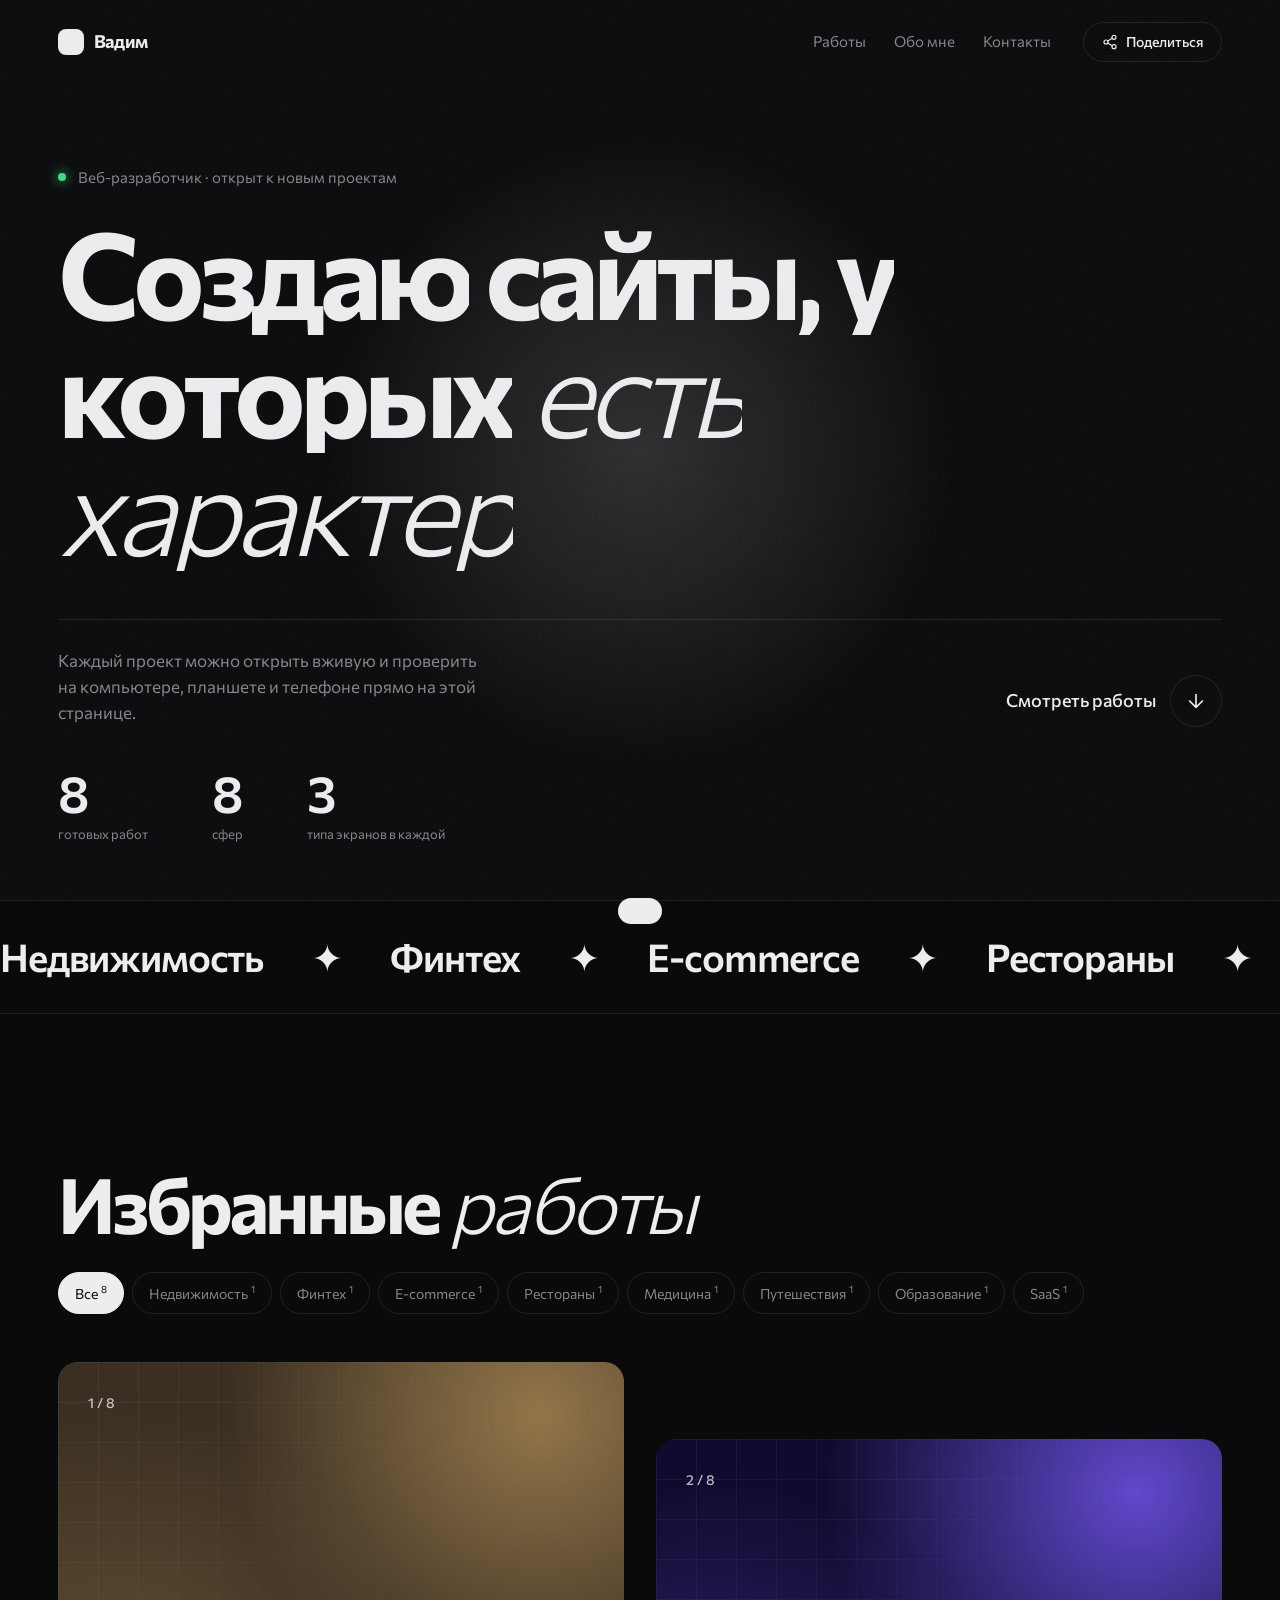
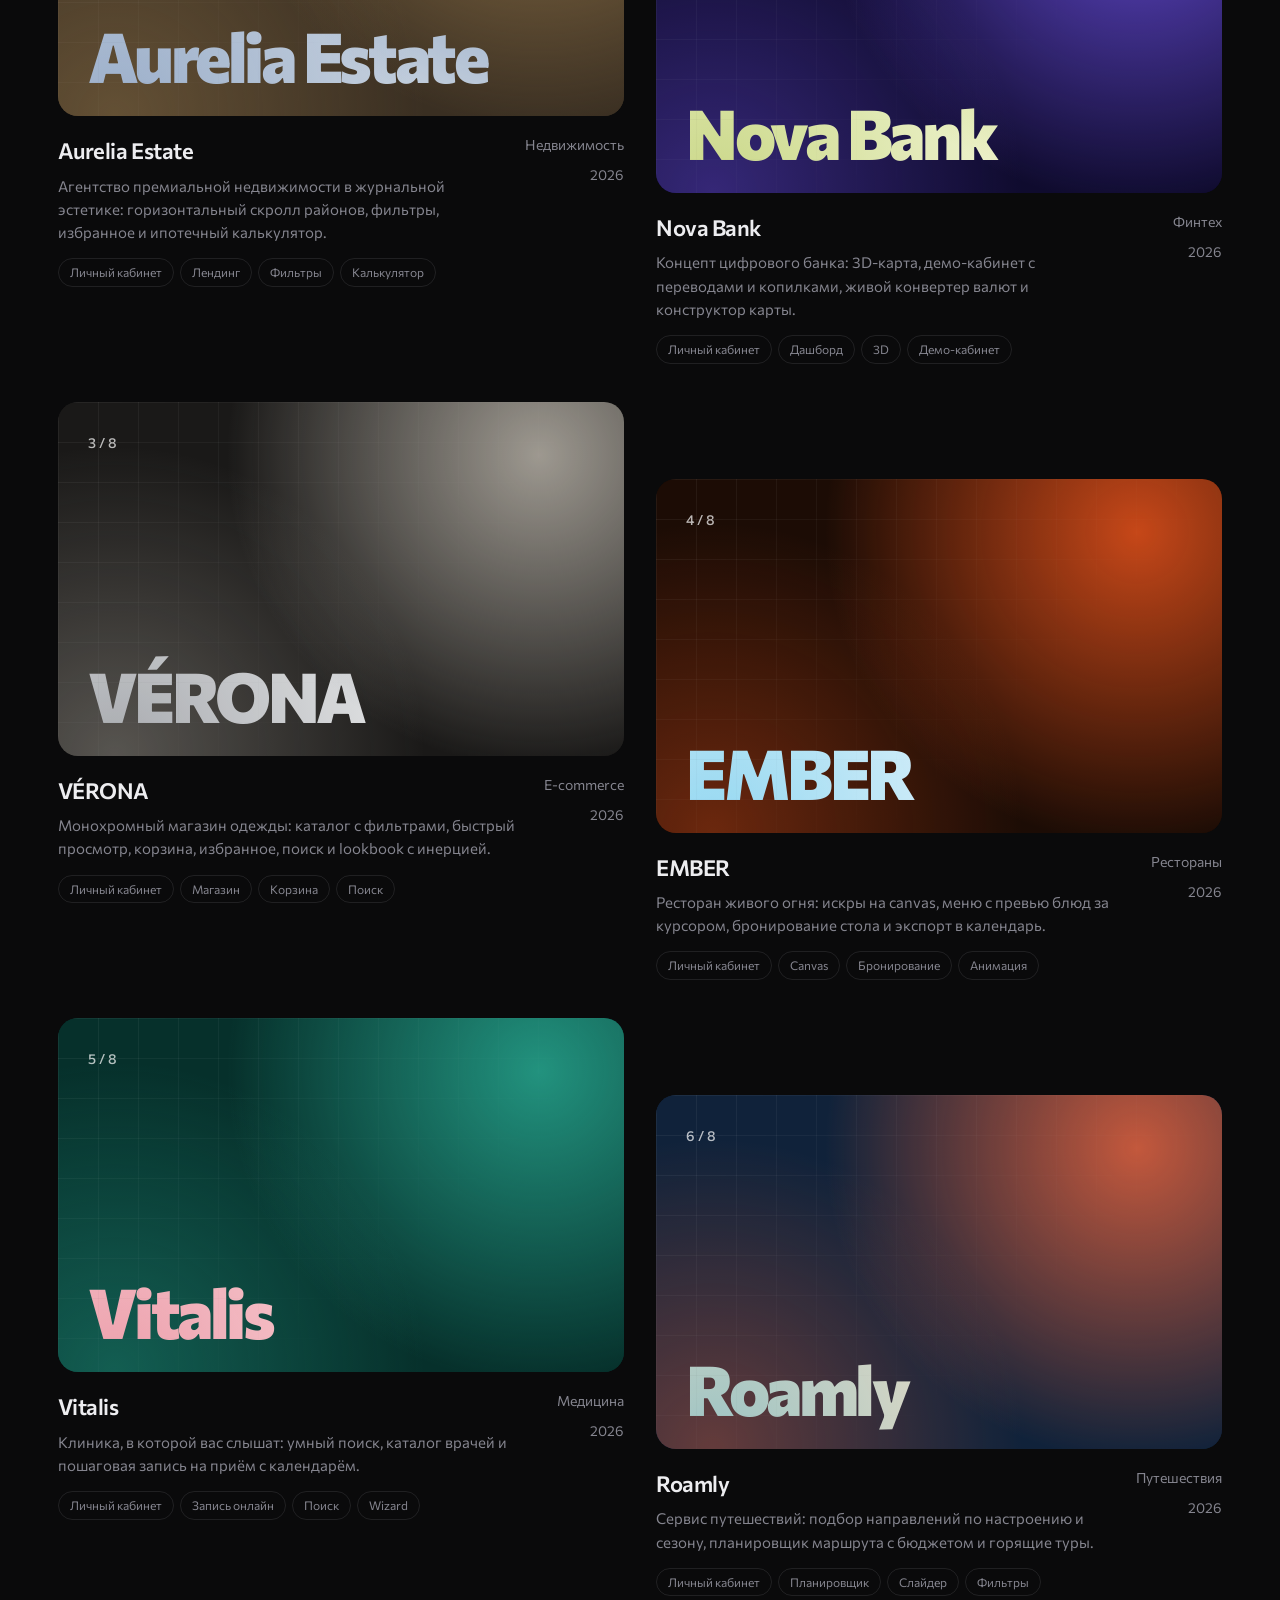
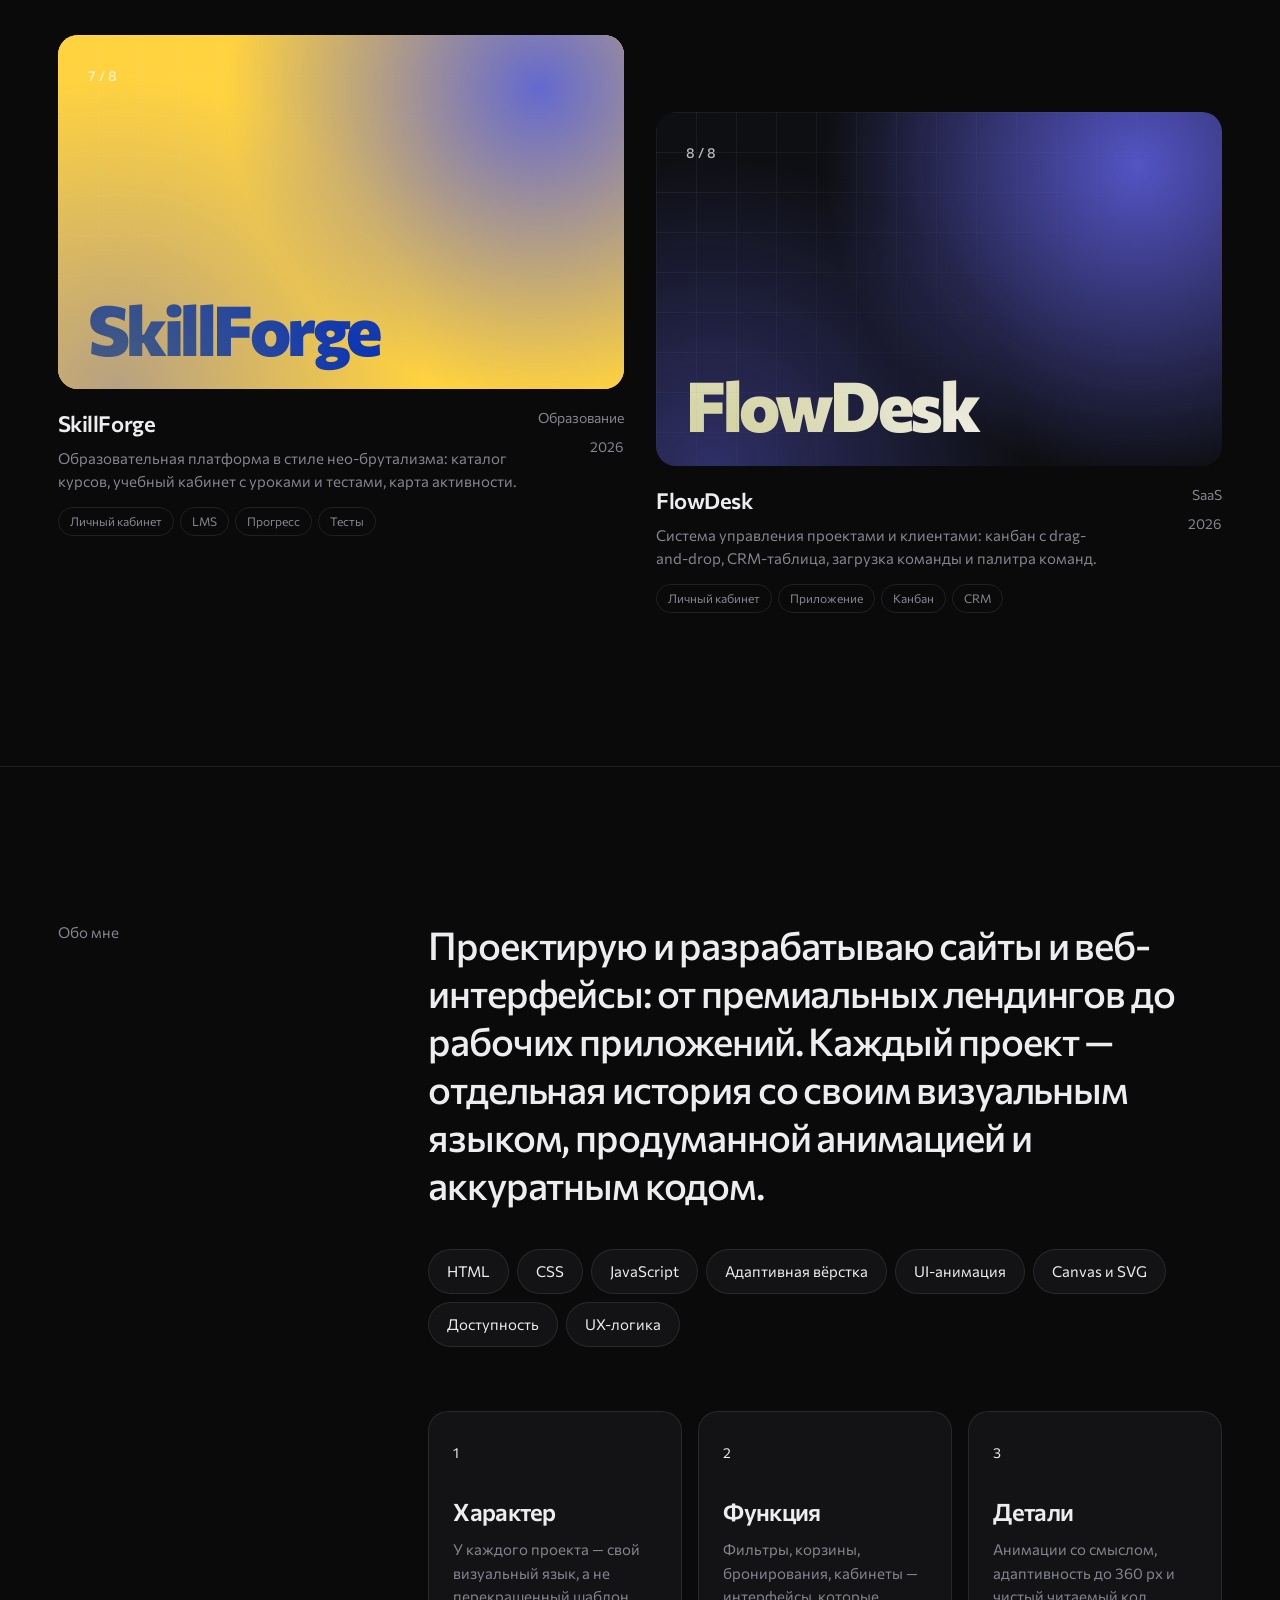
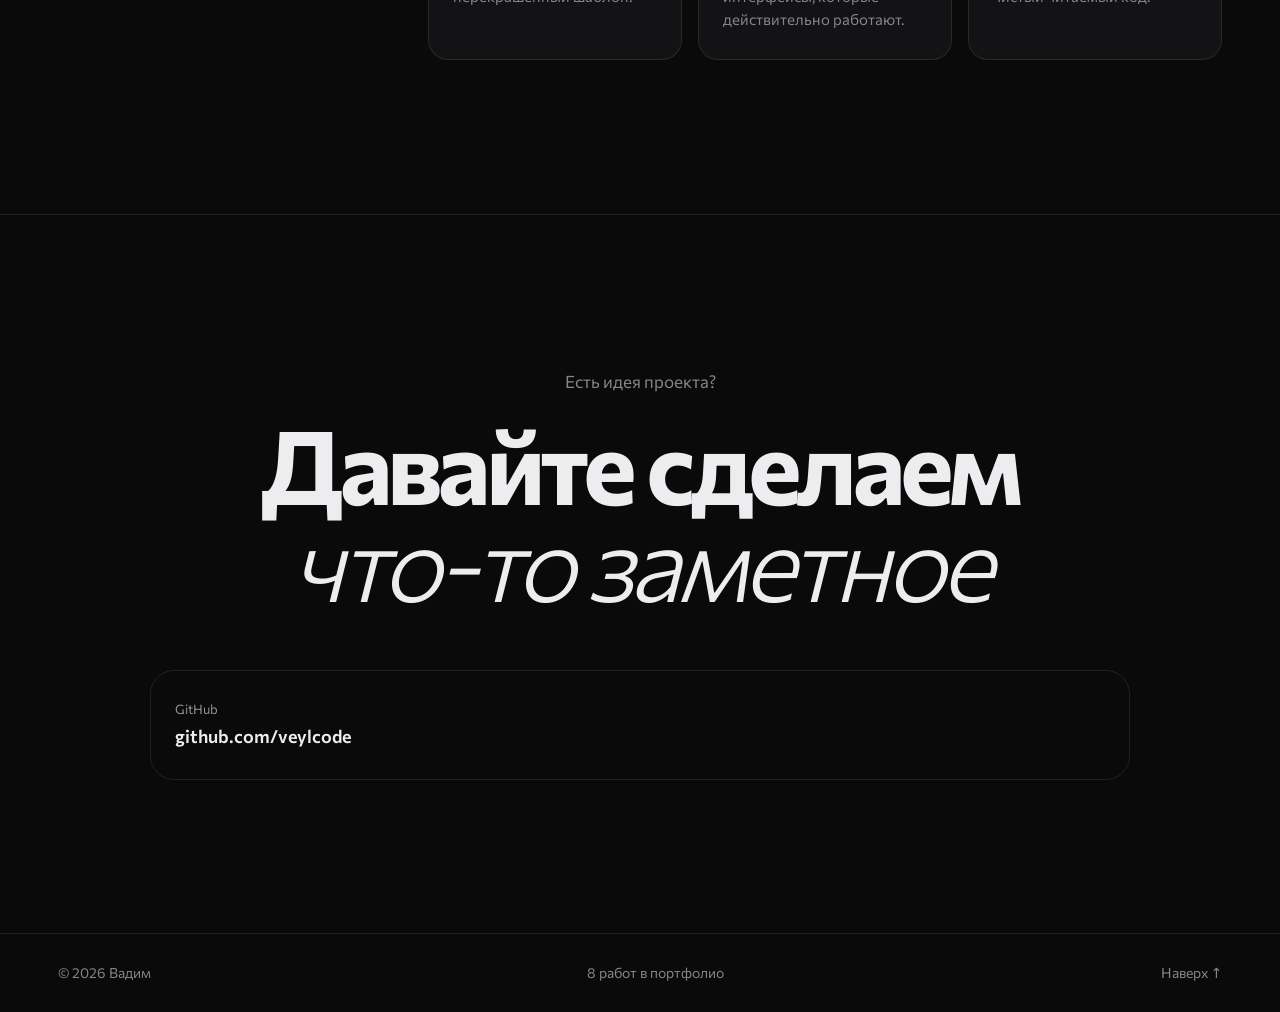
==== index.html @ 25c152ad "Publish portfolio and eight demo sites" ====
<!DOCTYPE html>
<html lang="ru">
<head>
  <meta charset="UTF-8">
  <meta name="viewport" content="width=device-width, initial-scale=1.0">
  <title>Портфолио — сайты с характером</title>
  <meta name="description" content="Портфолио веб-разработчика: интерактивные сайты для недвижимости, финтеха, e-commerce, ресторанов, медицины, туризма, образования и SaaS.">
  <meta property="og:title" content="Портфолио — сайты с характером">
  <meta property="og:description" content="Интерактивные сайты с собственным визуальным языком. Смотрите вживую на любом устройстве.">
  <meta property="og:type" content="website">
  <meta name="theme-color" content="#0a0a0b">
  <link rel="icon" href="data:image/svg+xml,%3Csvg xmlns='http://www.w3.org/2000/svg' viewBox='0 0 32 32'%3E%3Crect width='32' height='32' rx='8' fill='%23ededf0'/%3E%3Ccircle cx='16' cy='16' r='6' fill='%230a0a0b'/%3E%3C/svg%3E">
  <link rel="preconnect" href="https://fonts.googleapis.com">
  <link rel="preconnect" href="https://fonts.gstatic.com" crossorigin>
  <link href="https://fonts.googleapis.com/css2?family=Commissioner:wght@300;400;500;600;700;800&display=swap" rel="stylesheet">
  <link rel="stylesheet" href="assets/hub.css">
</head>
<body>
  <div class="spotlight" id="spotlight" aria-hidden="true"></div>

  <header class="header" id="header">
    <a href="#top" class="logo" id="logo"><span class="logo__mark"></span><span id="logoName"></span></a>
    <nav class="nav">
      <a href="#works">Работы</a>
      <a href="#about">Обо мне</a>
      <a href="#contact">Контакты</a>
    </nav>
    <button class="share-btn" id="shareBtn">
      <svg viewBox="0 0 24 24"><circle cx="18" cy="5" r="3"/><circle cx="6" cy="12" r="3"/><circle cx="18" cy="19" r="3"/><path d="m8.6 13.5 6.8 4M15.4 6.5l-6.8 4"/></svg>
      <span>Поделиться</span>
    </button>
  </header>

  <main>
    <section class="hero" id="top">
      <p class="hero__role" id="heroRole"></p>
      <h1 class="hero__title" id="heroTitle"></h1>
      <div class="hero__bottom">
        <p class="hero__lead">Каждый проект можно открыть вживую и проверить на компьютере, планшете и телефоне прямо на этой странице.</p>
        <a href="#works" class="hero__cta">
          <span>Смотреть работы</span>
          <svg viewBox="0 0 24 24"><path d="M12 5v14M5 12l7 7 7-7"/></svg>
        </a>
      </div>
      <dl class="hero__stats" id="heroStats"></dl>
    </section>

    <div class="ticker" aria-hidden="true">
      <div class="ticker__track" id="ticker"></div>
    </div>

    <section class="works" id="works">
      <div class="works__head">
        <h2 class="section-title reveal">Избранные <span class="accent">работы</span></h2>
        <div class="filters reveal" id="filters"></div>
      </div>
      <div class="grid" id="grid"></div>
    </section>

    <section class="about" id="about">
      <div class="about__label reveal">Обо мне</div>
      <div class="about__body">
        <p class="about__text reveal" id="aboutText"></p>
        <ul class="skills reveal" id="skills"></ul>
        <div class="principles">
          <article class="principle reveal">
            <span>1</span>
            <h3>Характер</h3>
            <p>У каждого проекта — свой визуальный язык, а не перекрашенный шаблон.</p>
          </article>
          <article class="principle reveal">
            <span>2</span>
            <h3>Функция</h3>
            <p>Фильтры, корзины, бронирования, кабинеты — интерфейсы, которые действительно работают.</p>
          </article>
          <article class="principle reveal">
            <span>3</span>
            <h3>Детали</h3>
            <p>Анимации со смыслом, адаптивность до 360 px и чистый читаемый код.</p>
          </article>
        </div>
      </div>
    </section>

    <section class="contact" id="contact">
      <p class="contact__kicker reveal">Есть идея проекта?</p>
      <h2 class="contact__title reveal">Давайте сделаем<br><span class="accent">что-то заметное</span></h2>
      <ul class="contact__list" id="contacts"></ul>
    </section>
  </main>

  <footer class="footer">
    <span id="footerName"></span>
    <span id="footerCount"></span>
    <a href="#top">Наверх ↑</a>
  </footer>

  <div class="viewer" id="viewer" aria-hidden="true">
    <div class="viewer__bar">
      <div class="viewer__info">
        <span class="viewer__dot" id="viewerDot"></span>
        <div>
          <b id="viewerTitle"></b>
          <small id="viewerCategory"></small>
        </div>
      </div>
      <div class="devices" id="devices">
        <button class="is-active" data-device="desktop" aria-label="Компьютер">
          <svg viewBox="0 0 24 24"><rect x="2" y="4" width="20" height="13" rx="2"/><path d="M8 21h8M12 17v4"/></svg>
          <span>ПК</span>
        </button>
        <button data-device="tablet" aria-label="Планшет">
          <svg viewBox="0 0 24 24"><rect x="5" y="2" width="14" height="20" rx="2"/><path d="M11 18h2"/></svg>
          <span>Планшет</span>
        </button>
        <button data-device="mobile" aria-label="Телефон">
          <svg viewBox="0 0 24 24"><rect x="7" y="2" width="10" height="20" rx="2"/><path d="M11 18h2"/></svg>
          <span>Телефон</span>
        </button>
      </div>
      <div class="viewer__actions">
        <button class="icon-btn" id="viewerPrev" aria-label="Предыдущая работа"><svg viewBox="0 0 24 24"><path d="m15 18-6-6 6-6"/></svg></button>
        <button class="icon-btn" id="viewerNext" aria-label="Следующая работа"><svg viewBox="0 0 24 24"><path d="m9 18 6-6-6-6"/></svg></button>
        <button class="icon-btn" id="viewerShare" aria-label="Скопировать ссылку на работу"><svg viewBox="0 0 24 24"><path d="M10 14a5 5 0 0 0 7 0l3-3a5 5 0 0 0-7-7l-1 1"/><path d="M14 10a5 5 0 0 0-7 0l-3 3a5 5 0 0 0 7 7l1-1"/></svg></button>
        <a class="viewer__open" id="viewerOpen" target="_blank" rel="noopener">Открыть сайт ↗</a>
        <button class="icon-btn" id="viewerClose" aria-label="Закрыть"><svg viewBox="0 0 24 24"><path d="m6 6 12 12M18 6 6 18"/></svg></button>
      </div>
    </div>
    <div class="viewer__stage" id="viewerStage">
      <div class="frame" id="frame">
        <div class="frame__loader" id="frameLoader"><span></span></div>
        <iframe id="viewerFrame" title="Предпросмотр сайта" loading="lazy"></iframe>
      </div>
    </div>
  </div>

  <div class="toast" id="toast" role="status"></div>

  <script src="projects.js"></script>
  <script src="assets/hub.js"></script>
</body>
</html>
---- assets/hub.css ----
@property --accent {
  syntax: "<color>";
  inherits: true;
  initial-value: #ededf0;
}

:root {
  --bg: #0a0a0b;
  --surface: #131315;
  --line: rgba(237, 237, 240, 0.1);
  --text: #ededf0;
  --muted: #85858f;
  --accent: #ededf0;
  --font: "Commissioner", system-ui, sans-serif;
  --ease: cubic-bezier(0.22, 1, 0.36, 1);
  --pad: clamp(18px, 4.5vw, 72px);
  transition: --accent 0.8s var(--ease);
}

*,
*::before,
*::after {
  box-sizing: border-box;
  margin: 0;
  padding: 0;
}

[hidden] {
  display: none !important;
}

html {
  scroll-behavior: smooth;
}

body {
  font-family: var(--font);
  background: var(--bg);
  color: var(--text);
  line-height: 1.55;
  overflow-x: hidden;
  -webkit-font-smoothing: antialiased;
}

body.is-locked {
  overflow: hidden;
}

body::after {
  content: "";
  position: fixed;
  inset: 0;
  z-index: 200;
  pointer-events: none;
  opacity: 0.05;
  background-image: url("data:image/svg+xml,%3Csvg xmlns='http://www.w3.org/2000/svg' width='160' height='160'%3E%3Cfilter id='n'%3E%3CfeTurbulence type='fractalNoise' baseFrequency='0.85' numOctaves='3'/%3E%3C/filter%3E%3Crect width='100%25' height='100%25' filter='url(%23n)'/%3E%3C/svg%3E");
}

a {
  color: inherit;
  text-decoration: none;
}

button {
  font: inherit;
  color: inherit;
  background: none;
  border: none;
  cursor: pointer;
}

ul {
  list-style: none;
}

svg {
  fill: none;
  stroke: currentColor;
  stroke-width: 1.8;
  stroke-linecap: round;
  stroke-linejoin: round;
}

.accent {
  color: var(--accent);
}

.spotlight {
  position: fixed;
  top: 0;
  left: 0;
  z-index: 0;
  width: 700px;
  height: 700px;
  margin: -350px 0 0 -350px;
  border-radius: 50%;
  background: radial-gradient(circle, color-mix(in srgb, var(--accent) 16%, transparent), transparent 65%);
  pointer-events: none;
  will-change: transform;
}

.header {
  position: fixed;
  top: 0;
  left: 0;
  right: 0;
  z-index: 50;
  display: flex;
  align-items: center;
  gap: 32px;
  padding: 22px var(--pad);
  transition: padding 0.5s var(--ease), background 0.5s, border-color 0.5s;
  border-bottom: 1px solid transparent;
}

.header.is-scrolled {
  padding-block: 14px;
  background: rgba(10, 10, 11, 0.72);
  backdrop-filter: blur(16px) saturate(140%);
  border-color: var(--line);
}

.logo {
  display: flex;
  align-items: center;
  gap: 10px;
  font-weight: 700;
  font-size: 18px;
  letter-spacing: -0.02em;
  margin-right: auto;
}

.logo__mark {
  position: relative;
  width: 26px;
  height: 26px;
  border-radius: 8px;
  background: var(--text);
}

.logo__mark::after {
  content: "";
  position: absolute;
  inset: 8px;
  border-radius: 50%;
  background: var(--accent);
  box-shadow: 0 0 0 0 var(--accent);
  transition: background 0.8s;
}

.logo:hover .logo__mark::after {
  animation: pulse 1s var(--ease);
}

@keyframes pulse {
  from {
    box-shadow: 0 0 0 0 var(--accent);
  }
  to {
    box-shadow: 0 0 0 12px transparent;
  }
}

.nav {
  display: flex;
  gap: 28px;
  font-size: 15px;
  color: var(--muted);
}

.nav a {
  transition: color 0.3s;
}

.nav a:hover {
  color: var(--text);
}

.share-btn {
  display: flex;
  align-items: center;
  gap: 8px;
  height: 40px;
  padding: 0 18px;
  border-radius: 100px;
  border: 1px solid var(--line);
  font-size: 14px;
  font-weight: 500;
  transition: background 0.3s, color 0.3s, border-color 0.3s;
}

.share-btn svg {
  width: 16px;
}

.share-btn:hover {
  background: var(--text);
  color: var(--bg);
  border-color: var(--text);
}

main {
  position: relative;
  z-index: 1;
}

.hero {
  min-height: 100vh;
  display: flex;
  flex-direction: column;
  justify-content: flex-end;
  padding: 140px var(--pad) 56px;
}

.hero__role {
  display: flex;
  align-items: center;
  gap: 12px;
  font-size: 15px;
  color: var(--muted);
  margin-bottom: 28px;
  opacity: 0;
  animation: fadeUp 1s var(--ease) 0.2s forwards;
}

.hero__role::before {
  content: "";
  width: 8px;
  height: 8px;
  border-radius: 50%;
  background: #3ddc84;
  box-shadow: 0 0 12px #3ddc84;
}

.hero__title {
  font-weight: 700;
  font-size: clamp(46px, 9.4vw, 168px);
  line-height: 0.92;
  letter-spacing: -0.055em;
  max-width: 14ch;
  margin-bottom: 48px;
}

.word {
  display: inline-block;
  overflow: hidden;
  vertical-align: top;
  padding-bottom: 0.06em;
}

.word > span {
  display: inline-block;
  transform: translateY(110%) rotate(4deg);
  animation: wordUp 1.2s var(--ease) forwards;
  animation-delay: calc(0.3s + var(--i) * 70ms);
}

.word--accent > span {
  color: var(--accent);
  font-style: italic;
  font-weight: 300;
}

@keyframes wordUp {
  to {
    transform: none;
  }
}

@keyframes fadeUp {
  from {
    opacity: 0;
    transform: translateY(20px);
  }
  to {
    opacity: 1;
    transform: none;
  }
}

.hero__bottom {
  display: flex;
  justify-content: space-between;
  align-items: flex-end;
  gap: 32px;
  flex-wrap: wrap;
  padding-top: 28px;
  border-top: 1px solid var(--line);
  opacity: 0;
  animation: fadeUp 1s var(--ease) 0.9s forwards;
}

.hero__lead {
  max-width: 440px;
  color: var(--muted);
  font-size: 17px;
}

.hero__cta {
  display: flex;
  align-items: center;
  gap: 14px;
  font-size: 18px;
  font-weight: 500;
}

.hero__cta svg {
  width: 52px;
  height: 52px;
  padding: 14px;
  border-radius: 50%;
  border: 1px solid var(--line);
  transition: background 0.4s, color 0.4s, transform 0.5s var(--ease);
}

.hero__cta:hover svg {
  background: var(--accent);
  color: var(--bg);
  transform: translateY(4px);
}

.hero__stats {
  display: flex;
  gap: clamp(24px, 5vw, 72px);
  margin-top: 40px;
  opacity: 0;
  animation: fadeUp 1s var(--ease) 1.1s forwards;
}

.hero__stats dt {
  font-size: clamp(32px, 4vw, 52px);
  font-weight: 600;
  letter-spacing: -0.04em;
  line-height: 1;
}

.hero__stats dd {
  margin-top: 6px;
  font-size: 13px;
  color: var(--muted);
}

.ticker {
  overflow: hidden;
  padding: 26px 0;
  border-block: 1px solid var(--line);
}

.ticker__track {
  display: flex;
  width: max-content;
  gap: 48px;
  font-size: clamp(22px, 3vw, 40px);
  font-weight: 600;
  letter-spacing: -0.03em;
  white-space: nowrap;
  animation: marquee 40s linear infinite;
}

.ticker__track span:nth-child(even) {
  color: var(--accent);
  font-weight: 300;
}

@keyframes marquee {
  to {
    transform: translateX(-50%);
  }
}

.section-title {
  font-size: clamp(38px, 6vw, 92px);
  font-weight: 700;
  letter-spacing: -0.05em;
  line-height: 0.95;
}

.section-title .accent {
  font-style: italic;
  font-weight: 300;
}

.works {
  padding: clamp(90px, 12vw, 160px) var(--pad);
}

.works__head {
  display: flex;
  justify-content: space-between;
  align-items: flex-end;
  gap: 32px;
  flex-wrap: wrap;
  margin-bottom: 48px;
}

.filters {
  display: flex;
  flex-wrap: wrap;
  gap: 8px;
}

.filter {
  padding: 9px 16px;
  border-radius: 100px;
  border: 1px solid var(--line);
  font-size: 14px;
  color: var(--muted);
  transition: color 0.3s, border-color 0.3s, background 0.3s;
}

.filter sup {
  margin-left: 3px;
  font-size: 10px;
}

.filter:hover {
  color: var(--text);
  border-color: var(--muted);
}

.filter.is-active {
  background: var(--text);
  border-color: var(--text);
  color: var(--bg);
}

.grid {
  display: grid;
  grid-template-columns: repeat(2, 1fr);
  gap: clamp(20px, 3vw, 40px) clamp(16px, 2.5vw, 32px);
}

.card {
  display: block;
  text-align: left;
  width: 100%;
  animation: cardIn 0.9s var(--ease) both;
  animation-delay: calc(var(--i) * 80ms);
}

.card:nth-child(even) {
  margin-top: clamp(0px, 6vw, 96px);
}

@keyframes cardIn {
  from {
    opacity: 0;
    transform: translateY(50px);
  }
}

.card__media {
  position: relative;
  aspect-ratio: 16 / 10;
  border-radius: 20px;
  overflow: hidden;
  background: var(--tone2);
  isolation: isolate;
  transform: translateZ(0);
}

.card__cover {
  position: absolute;
  inset: 0;
  display: flex;
  flex-direction: column;
  justify-content: space-between;
  padding: clamp(18px, 2.5vw, 30px);
  background:
    radial-gradient(circle at 85% 15%, color-mix(in srgb, var(--tone) 75%, transparent), transparent 55%),
    radial-gradient(circle at 10% 100%, color-mix(in srgb, var(--tone) 35%, transparent), transparent 50%),
    var(--tone2);
  transition: transform 1.2s var(--ease), opacity 0.6s;
}

.card__cover::before {
  content: "";
  position: absolute;
  inset: 0;
  background-image: linear-gradient(rgba(255, 255, 255, 0.06) 1px, transparent 1px),
    linear-gradient(90deg, rgba(255, 255, 255, 0.06) 1px, transparent 1px);
  background-size: 40px 40px;
  mask-image: linear-gradient(135deg, #000, transparent 70%);
}

.card__cover img {
  position: absolute;
  inset: 0;
  width: 100%;
  height: 100%;
  object-fit: cover;
}

.card__index {
  position: relative;
  font-size: 14px;
  font-weight: 500;
  color: rgba(255, 255, 255, 0.7);
}

.card__name {
  position: relative;
  font-size: clamp(36px, 5.4vw, 84px);
  font-weight: 800;
  letter-spacing: -0.05em;
  line-height: 0.9;
  color: #fff;
  mix-blend-mode: difference;
}

.card:hover .card__cover {
  transform: scale(1.04);
}

.card__live {
  position: absolute;
  inset: 0;
  z-index: 2;
  opacity: 0;
  transition: opacity 0.7s var(--ease);
  pointer-events: none;
}

.card__live.is-ready {
  opacity: 1;
}

.card__live iframe {
  width: 1440px;
  height: 900px;
  border: 0;
  transform: scale(var(--scale, 0.4));
  transform-origin: 0 0;
  pointer-events: none;
}

.card__badge {
  position: absolute;
  left: 16px;
  bottom: 16px;
  z-index: 3;
  display: flex;
  align-items: center;
  gap: 8px;
  padding: 7px 14px;
  border-radius: 100px;
  background: rgba(10, 10, 11, 0.7);
  backdrop-filter: blur(10px);
  font-size: 13px;
  font-weight: 500;
  color: #fff;
  opacity: 0;
  transform: translateY(10px);
  transition: opacity 0.4s, transform 0.5s var(--ease);
}

.card__badge i {
  width: 7px;
  height: 7px;
  border-radius: 50%;
  background: #ff4d4d;
  animation: blink 1.4s infinite;
}

@keyframes blink {
  50% {
    opacity: 0.3;
  }
}

.card__live.is-ready + .card__badge {
  opacity: 1;
  transform: none;
}

.card__view {
  position: absolute;
  top: 16px;
  right: 16px;
  z-index: 3;
  display: grid;
  place-items: center;
  width: 64px;
  height: 64px;
  border-radius: 50%;
  background: #fff;
  color: #0a0a0b;
  font-size: 13px;
  font-weight: 600;
  transform: scale(0) rotate(-45deg);
  transition: transform 0.6s var(--ease);
}

.card:hover .card__view {
  transform: scale(1) rotate(0);
}

.card__info {
  display: flex;
  justify-content: space-between;
  gap: 20px;
  padding-top: 18px;
}

.card__title {
  font-size: 22px;
  font-weight: 600;
  letter-spacing: -0.02em;
}

.card__desc {
  max-width: 460px;
  margin-top: 6px;
  font-size: 15px;
  color: var(--muted);
}

.card__meta {
  display: grid;
  justify-items: end;
  align-content: start;
  gap: 8px;
  font-size: 14px;
  color: var(--muted);
  white-space: nowrap;
}

.card__tags {
  display: flex;
  flex-wrap: wrap;
  gap: 6px;
  margin-top: 14px;
}

.card__tags span {
  padding: 4px 11px;
  border-radius: 100px;
  border: 1px solid var(--line);
  font-size: 12px;
  color: var(--muted);
}

.about {
  display: grid;
  grid-template-columns: 1fr 2.4fr;
  gap: 40px;
  padding: clamp(90px, 12vw, 160px) var(--pad);
  border-top: 1px solid var(--line);
}

.about__label {
  font-size: 15px;
  color: var(--muted);
}

.about__text {
  font-size: clamp(24px, 3vw, 42px);
  line-height: 1.25;
  letter-spacing: -0.03em;
  font-weight: 500;
  margin-bottom: 40px;
}

.skills {
  display: flex;
  flex-wrap: wrap;
  gap: 8px;
  margin-bottom: 64px;
}

.skills li {
  padding: 10px 18px;
  border-radius: 100px;
  background: var(--surface);
  border: 1px solid var(--line);
  font-size: 15px;
  transition: border-color 0.3s, transform 0.4s var(--ease);
}

.skills li:hover {
  border-color: var(--accent);
  transform: translateY(-3px);
}

.principles {
  display: grid;
  grid-template-columns: repeat(3, 1fr);
  gap: 16px;
}

.principle {
  padding: 28px 24px;
  border-radius: 20px;
  background: var(--surface);
  border: 1px solid var(--line);
}

.principle span {
  font-size: 14px;
  color: var(--accent);
}

.principle h3 {
  font-size: 24px;
  font-weight: 600;
  letter-spacing: -0.03em;
  margin: 28px 0 8px;
}

.principle p {
  color: var(--muted);
  font-size: 15px;
}

.principle:nth-child(2) {
  transition-delay: 0.08s;
}

.principle:nth-child(3) {
  transition-delay: 0.16s;
}

.contact {
  padding: clamp(90px, 12vw, 180px) var(--pad);
  border-top: 1px solid var(--line);
  text-align: center;
}

.contact__kicker {
  color: var(--muted);
  font-size: 17px;
  margin-bottom: 20px;
}

.contact__title {
  font-size: clamp(42px, 8vw, 132px);
  font-weight: 700;
  letter-spacing: -0.055em;
  line-height: 0.95;
  margin-bottom: 60px;
}

.contact__title .accent {
  font-style: italic;
  font-weight: 300;
}

.contact__list {
  display: grid;
  grid-template-columns: repeat(auto-fit, minmax(220px, 1fr));
  max-width: 980px;
  margin: 0 auto;
  border: 1px solid var(--line);
  border-radius: 24px;
  overflow: hidden;
}

.contact__item {
  display: grid;
  gap: 4px;
  padding: 28px 24px;
  text-align: left;
  border-right: 1px solid var(--line);
  position: relative;
  overflow: hidden;
  isolation: isolate;
  transition: color 0.4s;
}

.contact__item:last-child {
  border-right: none;
}

.contact__item::before {
  content: "";
  position: absolute;
  inset: 0;
  background: var(--accent);
  transform: translateY(101%);
  transition: transform 0.5s var(--ease);
  z-index: -1;
}

.contact__item:hover {
  color: var(--bg);
}

.contact__item:hover::before {
  transform: none;
}

.contact__item small {
  font-size: 13px;
  opacity: 0.6;
}

.contact__item b {
  font-size: 18px;
  font-weight: 600;
}

.footer {
  display: flex;
  justify-content: space-between;
  flex-wrap: wrap;
  gap: 12px;
  padding: 28px var(--pad);
  border-top: 1px solid var(--line);
  font-size: 14px;
  color: var(--muted);
  position: relative;
  z-index: 1;
}

.viewer {
  position: fixed;
  inset: 0;
  z-index: 100;
  display: flex;
  flex-direction: column;
  background: rgba(10, 10, 11, 0.96);
  backdrop-filter: blur(10px);
  clip-path: inset(100% 0 0 0);
  visibility: hidden;
  transition: clip-path 0.7s var(--ease), visibility 0s 0.7s;
}

.viewer.is-open {
  clip-path: inset(0 0 0 0);
  visibility: visible;
  transition: clip-path 0.7s var(--ease), visibility 0s;
}

.viewer__bar {
  display: flex;
  align-items: center;
  justify-content: space-between;
  gap: 16px;
  padding: 14px var(--pad);
  border-bottom: 1px solid var(--line);
}

.viewer__info {
  display: flex;
  align-items: center;
  gap: 12px;
  min-width: 0;
}

.viewer__info div {
  display: grid;
  line-height: 1.3;
  min-width: 0;
}

.viewer__info b {
  font-size: 17px;
  white-space: nowrap;
}

.viewer__info small {
  color: var(--muted);
}

.viewer__dot {
  width: 12px;
  height: 12px;
  flex: none;
  border-radius: 50%;
  background: var(--accent);
  box-shadow: 0 0 16px var(--accent);
}

.devices {
  display: flex;
  padding: 4px;
  border-radius: 100px;
  border: 1px solid var(--line);
  background: var(--surface);
}

.devices button {
  display: flex;
  align-items: center;
  gap: 6px;
  padding: 8px 14px;
  border-radius: 100px;
  font-size: 14px;
  color: var(--muted);
  transition: background 0.3s, color 0.3s;
}

.devices svg {
  width: 17px;
}

.devices button.is-active {
  background: var(--text);
  color: var(--bg);
}

.viewer__actions {
  display: flex;
  align-items: center;
  gap: 6px;
}

.icon-btn {
  display: grid;
  place-items: center;
  width: 40px;
  height: 40px;
  border-radius: 50%;
  border: 1px solid var(--line);
  transition: background 0.3s, color 0.3s;
}

.icon-btn svg {
  width: 18px;
}

.icon-btn:hover {
  background: var(--text);
  color: var(--bg);
}

.viewer__open {
  height: 40px;
  display: flex;
  align-items: center;
  padding: 0 18px;
  border-radius: 100px;
  background: var(--accent);
  color: var(--bg);
  font-weight: 600;
  font-size: 14px;
  white-space: nowrap;
  transition: filter 0.3s;
}

.viewer__open:hover {
  filter: brightness(1.15);
}

.viewer__stage {
  flex: 1;
  position: relative;
  display: grid;
  place-items: center;
  overflow: hidden;
  padding: 24px;
}

.frame {
  position: relative;
  flex: none;
  border-radius: 14px;
  overflow: hidden;
  background: #fff;
  box-shadow: 0 0 0 1px var(--line), 0 40px 120px -30px color-mix(in srgb, var(--accent) 50%, transparent);
  transform-origin: center;
  transition: width 0.6s var(--ease), height 0.6s var(--ease), transform 0.6s var(--ease), border-radius 0.6s;
}

.frame.is-mobile {
  border-radius: 36px;
  box-shadow: 0 0 0 10px #1c1c20, 0 0 0 11px var(--line), 0 40px 120px -30px color-mix(in srgb, var(--accent) 50%, transparent);
}

.frame.is-tablet {
  border-radius: 24px;
  box-shadow: 0 0 0 12px #1c1c20, 0 0 0 13px var(--line), 0 40px 120px -30px color-mix(in srgb, var(--accent) 50%, transparent);
}

.frame iframe {
  width: 100%;
  height: 100%;
  border: 0;
  display: block;
}

.frame__loader {
  position: absolute;
  inset: 0;
  display: grid;
  place-items: center;
  background: var(--surface);
  transition: opacity 0.5s;
  z-index: 1;
}

.frame__loader.is-hidden {
  opacity: 0;
  pointer-events: none;
}

.frame__loader span {
  width: 44px;
  height: 44px;
  border-radius: 50%;
  border: 3px solid var(--line);
  border-top-color: var(--accent);
  animation: spin 0.8s linear infinite;
}

@keyframes spin {
  to {
    transform: rotate(360deg);
  }
}

.toast {
  position: fixed;
  left: 50%;
  bottom: 28px;
  z-index: 150;
  padding: 13px 22px;
  border-radius: 100px;
  background: var(--text);
  color: var(--bg);
  font-weight: 500;
  font-size: 15px;
  transform: translate(-50%, 200%);
  transition: transform 0.6s var(--ease);
}

.toast.is-visible {
  transform: translate(-50%, 0);
}

.reveal {
  opacity: 0;
  transform: translateY(40px);
  transition: opacity 1s var(--ease), transform 1s var(--ease);
}

.reveal.is-visible {
  opacity: 1;
  transform: none;
}

@media (max-width: 1100px) {
  .devices span {
    display: none;
  }

  .viewer__open {
    display: none;
  }
}

@media (max-width: 900px) {
  .nav {
    display: none;
  }

  .grid {
    grid-template-columns: 1fr;
  }

  .card:nth-child(even) {
    margin-top: 0;
  }

  .about {
    grid-template-columns: 1fr;
    gap: 16px;
  }

  .principles {
    grid-template-columns: 1fr;
  }

  .contact__item {
    border-right: none;
    border-bottom: 1px solid var(--line);
  }

  .contact__item:last-child {
    border-bottom: none;
  }

  .spotlight {
    display: none;
  }
}

@media (max-width: 600px) {
  .share-btn span {
    display: none;
  }

  .share-btn {
    width: 40px;
    padding: 0;
    justify-content: center;
  }

  .hero__stats {
    gap: 24px;
  }

  .card__info {
    flex-direction: column;
    gap: 4px;
  }

  .card__meta {
    justify-items: start;
    grid-auto-flow: column;
  }

  .viewer__bar {
    flex-wrap: wrap;
    padding: 10px 14px;
  }

  .viewer__info {
    flex: 1;
  }

  .devices {
    order: 3;
    width: 100%;
    justify-content: center;
  }

  .devices button {
    flex: 1;
    justify-content: center;
  }

  #viewerPrev,
  #viewerNext {
    display: none;
  }

  .viewer__stage {
    padding: 14px;
  }
}

@media (prefers-reduced-motion: reduce) {
  *,
  *::before,
  *::after {
    animation-duration: 0.01ms !important;
    transition-duration: 0.01ms !important;
  }
}
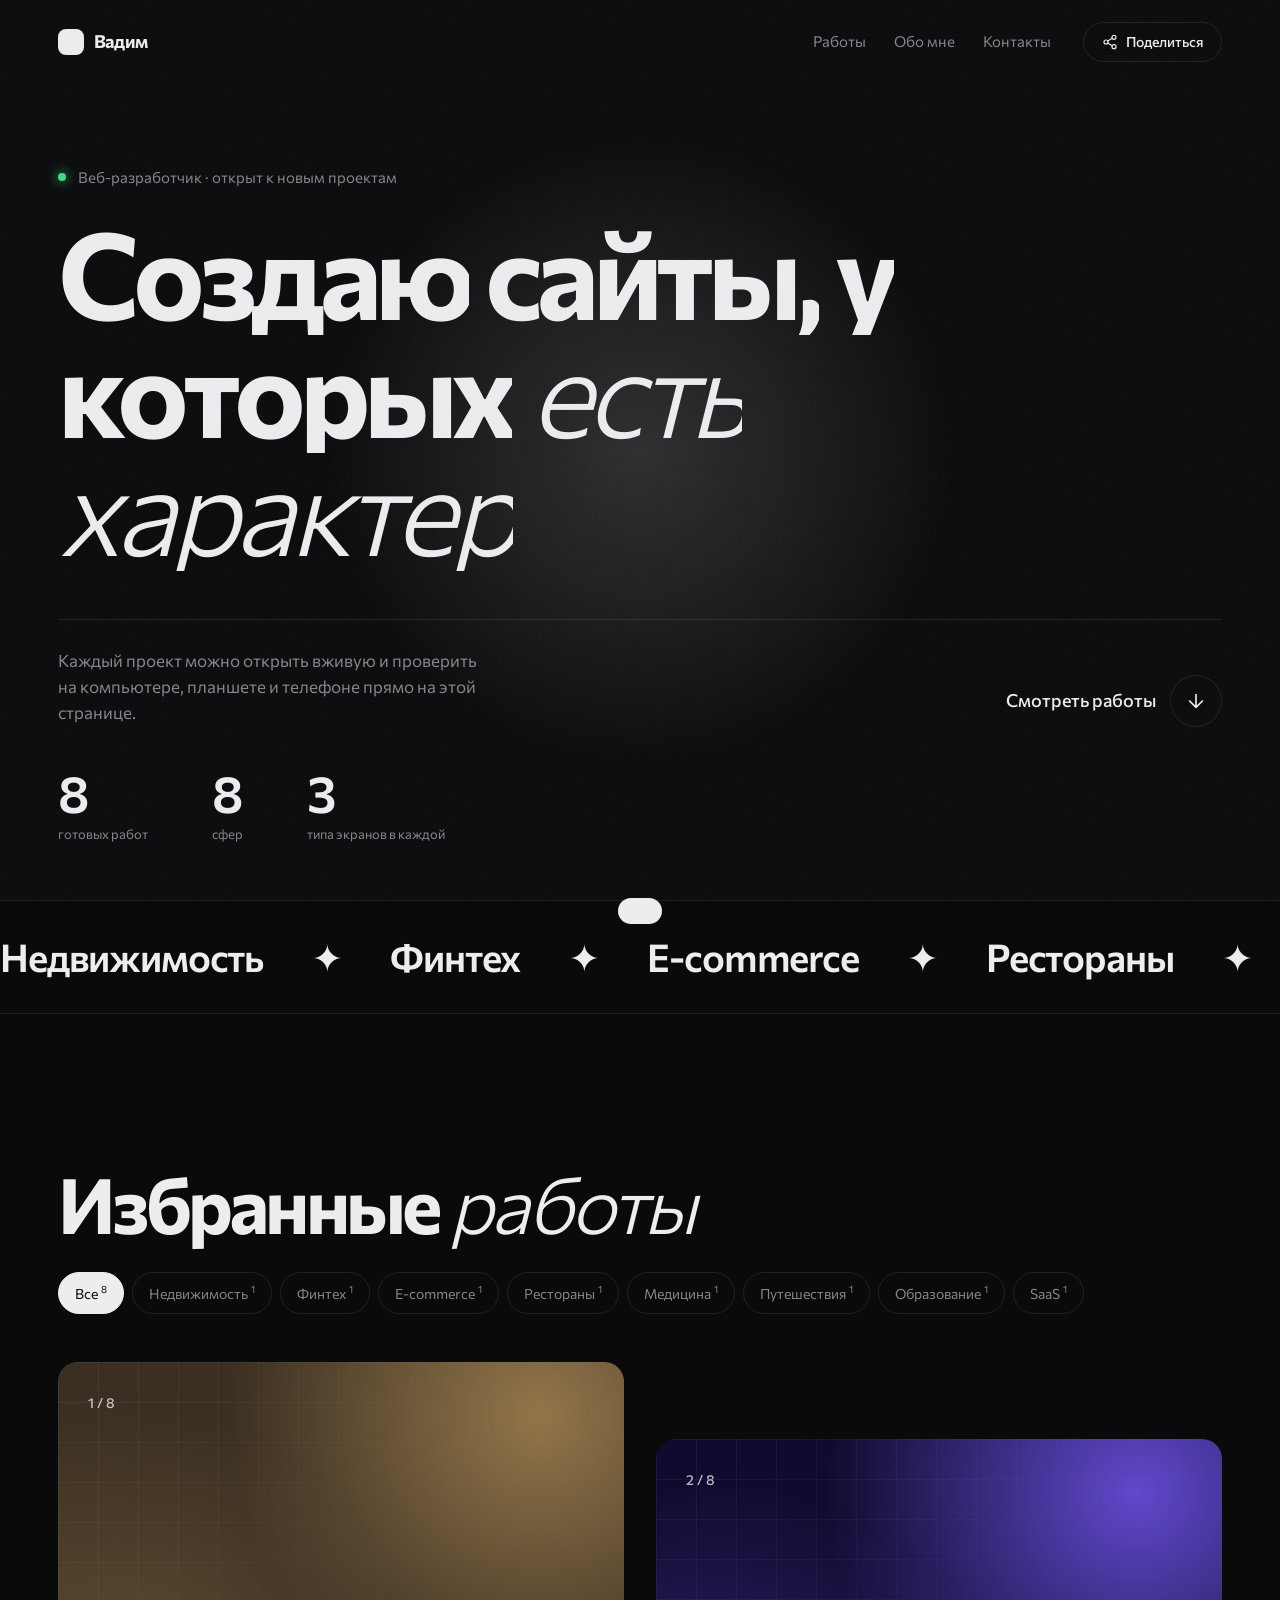
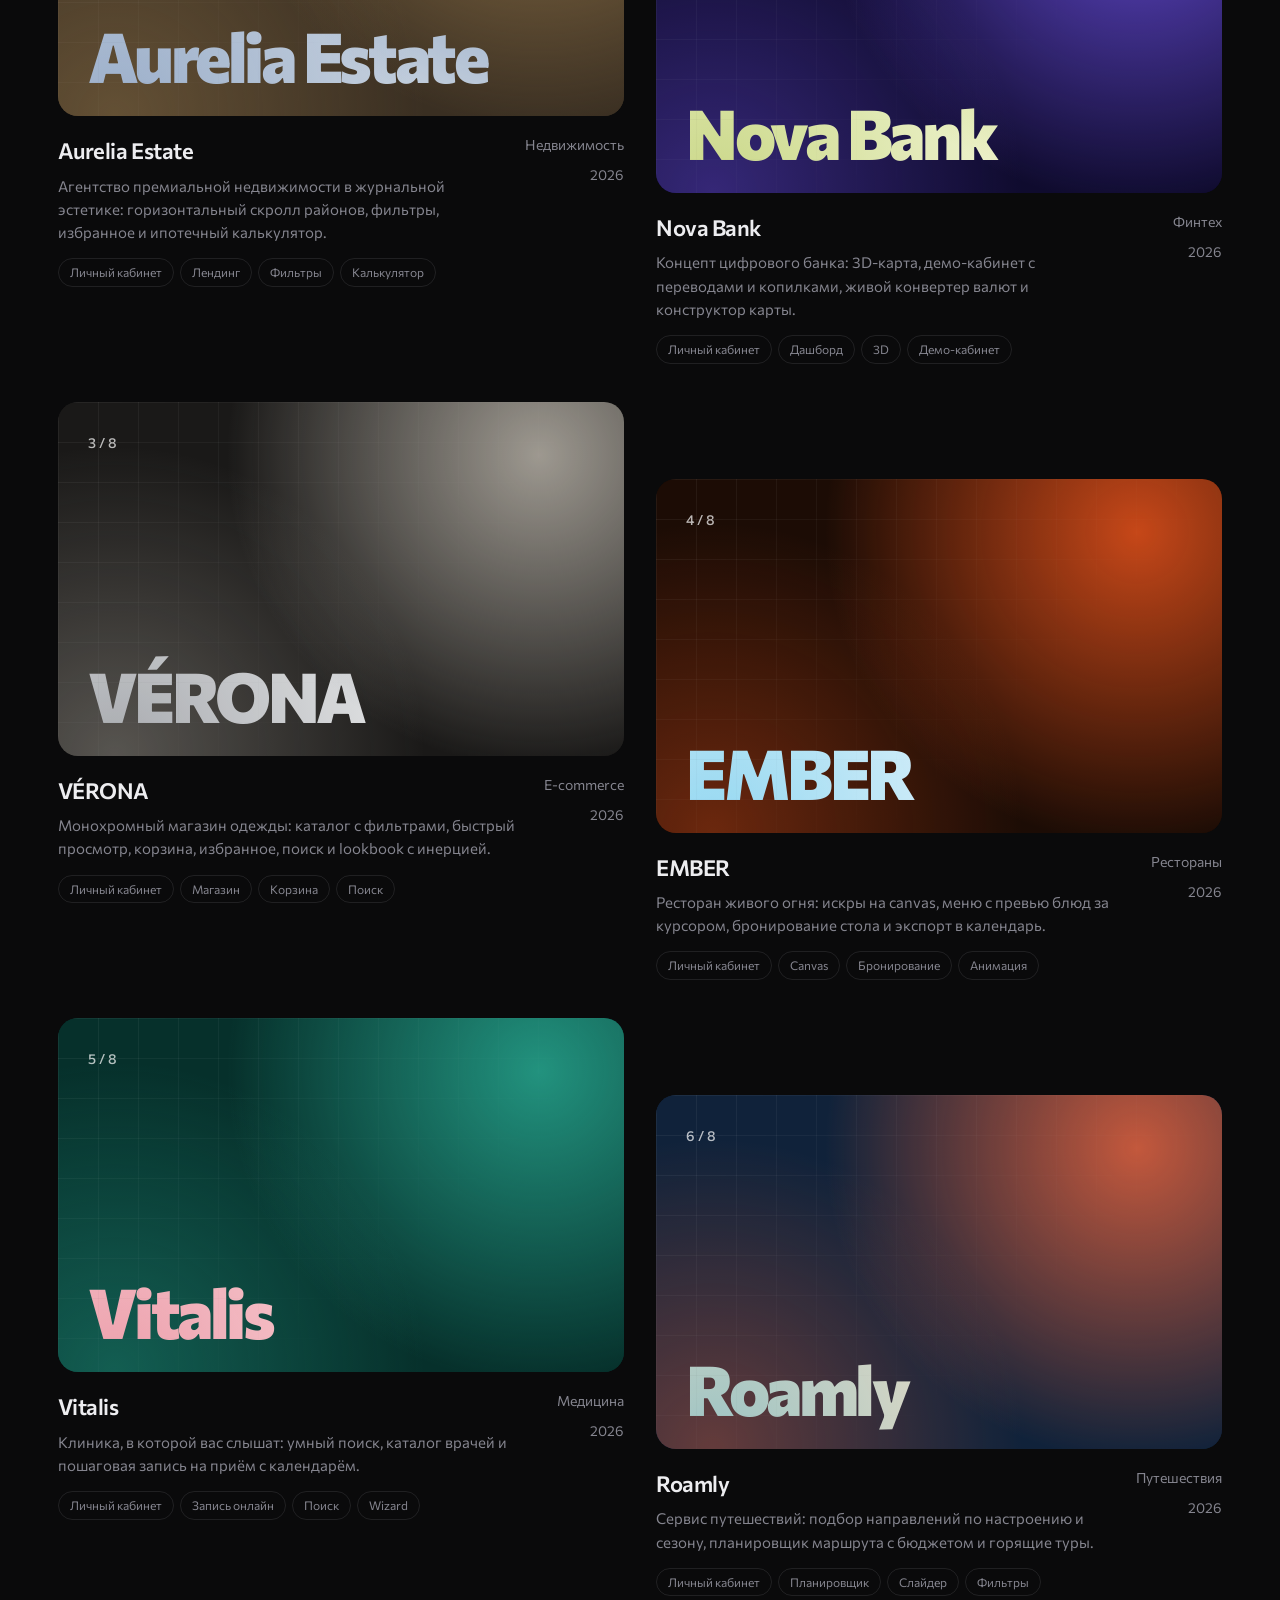
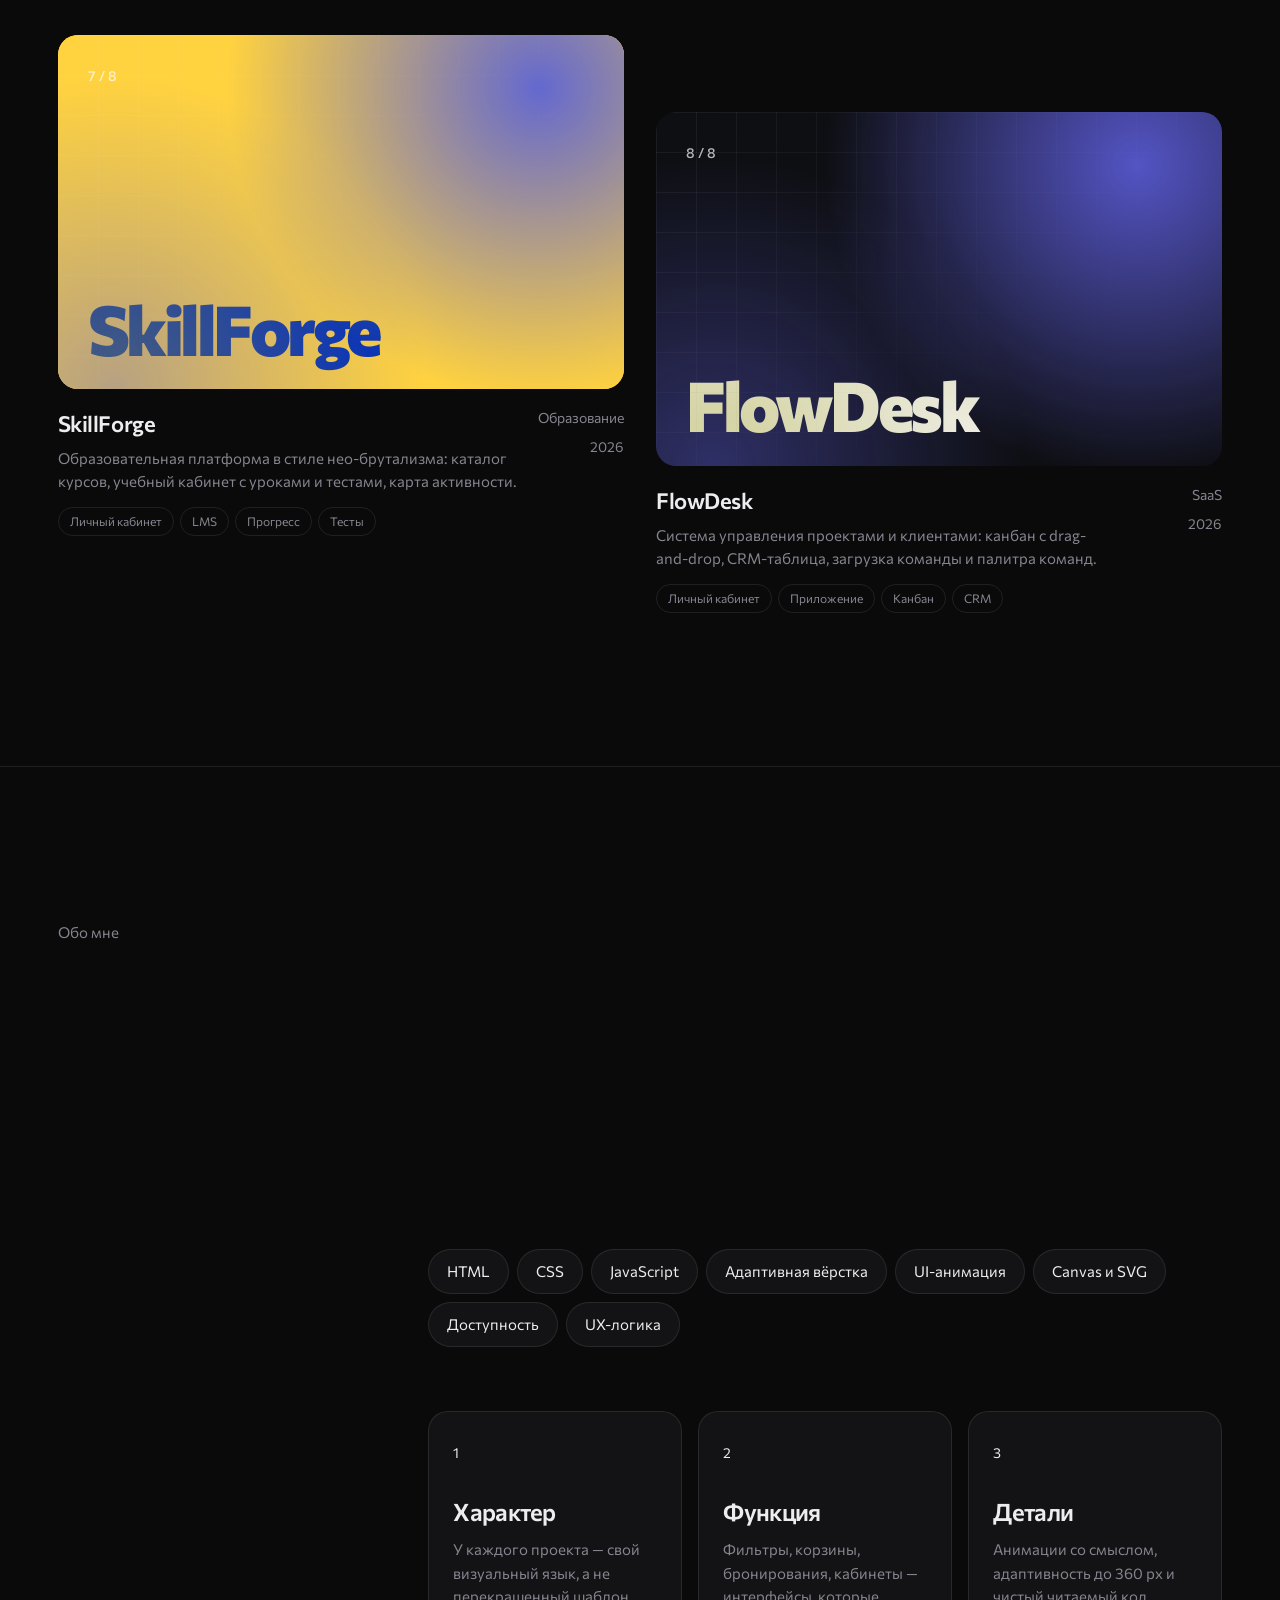
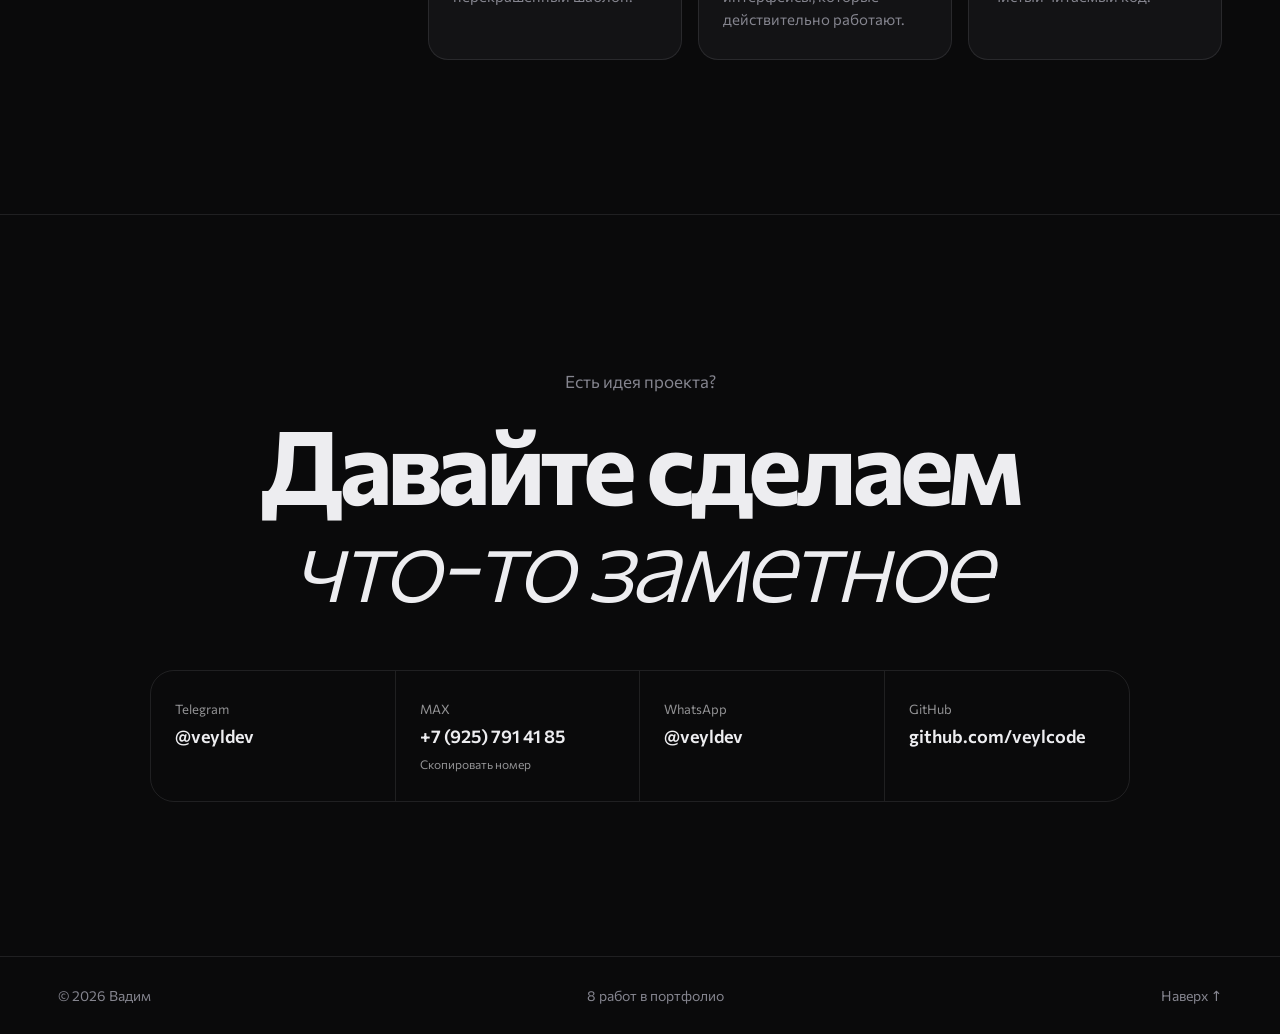
==== commit 5c753aa9: "Version site assets and previews to prevent mixed cached releases" ====
--- a/index.html
+++ b/index.html
@@ -13,7 +13,7 @@
   <link rel="preconnect" href="https://fonts.googleapis.com">
   <link rel="preconnect" href="https://fonts.gstatic.com" crossorigin>
   <link href="https://fonts.googleapis.com/css2?family=Commissioner:wght@300;400;500;600;700;800&display=swap" rel="stylesheet">
-  <link rel="stylesheet" href="assets/hub.css">
+  <link rel="stylesheet" href="assets/hub.css?v=38b982c3b3f4">
 </head>
 <body>
   <div class="spotlight" id="spotlight" aria-hidden="true"></div>
@@ -136,7 +136,7 @@
 
   <div class="toast" id="toast" role="status"></div>
 
-  <script src="projects.js"></script>
-  <script src="assets/hub.js"></script>
+  <script src="projects.js?v=42142addc032"></script>
+  <script src="assets/hub.js?v=d2445bcecabf"></script>
 </body>
 </html>
--- a/assets/hub.css
+++ b/assets/hub.css
@@ -757,6 +757,9 @@
 
 .contact__item {
   display: grid;
+  width: 100%;
+  height: 100%;
+  align-content: start;
   gap: 4px;
   padding: 28px 24px;
   text-align: left;
@@ -767,7 +770,7 @@
   transition: color 0.4s;
 }
 
-.contact__item:last-child {
+.contact__list li:last-child .contact__item {
   border-right: none;
 }
 
@@ -797,6 +800,12 @@
 .contact__item b {
   font-size: 18px;
   font-weight: 600;
+  overflow-wrap: anywhere;
+}
+
+.contact__hint {
+  font-size: 12px;
+  opacity: 0.6;
 }
 
 .footer {
@@ -944,6 +953,8 @@
 
 .viewer__stage {
   flex: 1;
+  min-width: 0;
+  min-height: 0;
   position: relative;
   display: grid;
   place-items: center;
@@ -952,7 +963,9 @@
 }
 
 .frame {
-  position: relative;
+  position: absolute;
+  top: 50%;
+  left: 50%;
   flex: none;
   border-radius: 14px;
   overflow: hidden;
@@ -1076,7 +1089,7 @@
     border-bottom: 1px solid var(--line);
   }
 
-  .contact__item:last-child {
+  .contact__list li:last-child .contact__item {
     border-bottom: none;
   }
 
